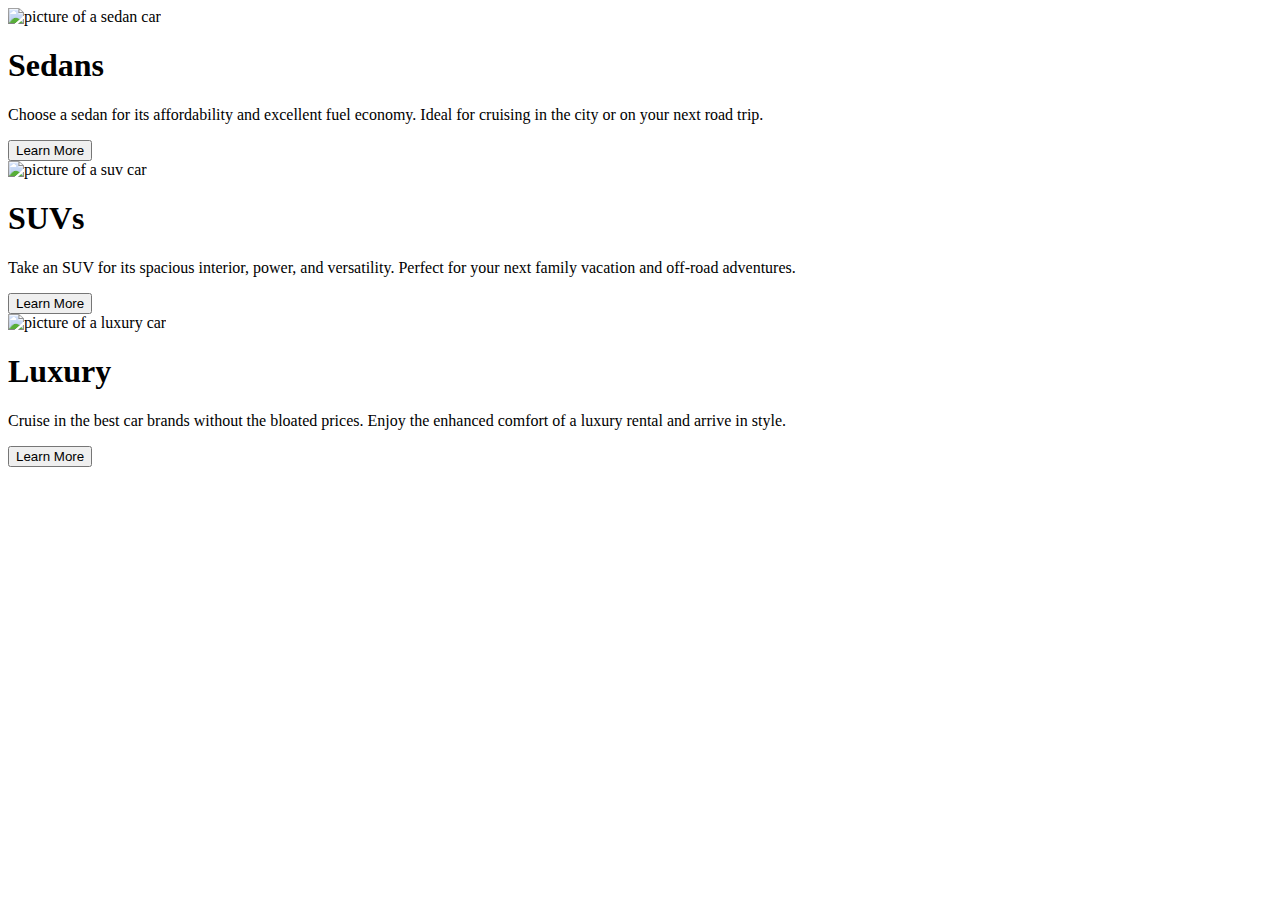
==== roelof.html @ 2dd4490c "Update html to given feedback" ====
<!DOCTYPE html>
<html lang="en">
<head>
  <meta charset="UTF-8">
  <meta name="viewport" content="width=device-width, initial-scale=1.0"> <!-- displays site properly based on user's device -->
  <link rel="icon" type="image/png" sizes="32x32" href="./images/favicon-32x32.png">
  <link rel="stylesheet" href="roelof.css">
  <title>Frontend Mentor | 3-column preview card component</title>
  <link rel="preconnect" href="https://fonts.googleapis.com">
  <link rel="preconnect" href="https://fonts.gstatic.com" crossorigin>
  <link href="https://fonts.googleapis.com/css2?family=Big+Shoulders+Display:wght@700&family=Lexend+Deca&display=swap" rel="stylesheet">
</head>
<body>
    <main class="container">
        <div class = "card sedans">
            <div class = "logo">
                <img src="./images/icon-sedans.svg" alt="picture of a sedan car">
            </div>
            <h1>Sedans</h1>
            <p>
                Choose a sedan for its affordability and excellent fuel economy. Ideal for cruising in the city 
                or on your next road trip.
            </p>
            <button>Learn More</button>
        </div>
        <div class = "card suvs">
            <div class = "logo">
                <img src="./images/icon-suvs.svg" alt="picture of a suv car">
            </div>
            <h1> SUVs</h1>
            <p>
                Take an SUV for its spacious interior, power, and versatility. Perfect for your next family vacation 
  and off-road adventures.
            </p>
            <button>Learn More</button>
        </div>
        <div class = "card luxury">
            <div class = "logo">
                <img src="./images/icon-luxury.svg" alt="picture of a luxury car">
            </div>
            <h1>Luxury</h1>
            <p>
                Cruise in the best car brands without the bloated prices. Enjoy the enhanced comfort of a luxury 
                rental and arrive in style.
            </p>
            <button>Learn More</button>
        </div>
        
    </div>
</body>
</html>
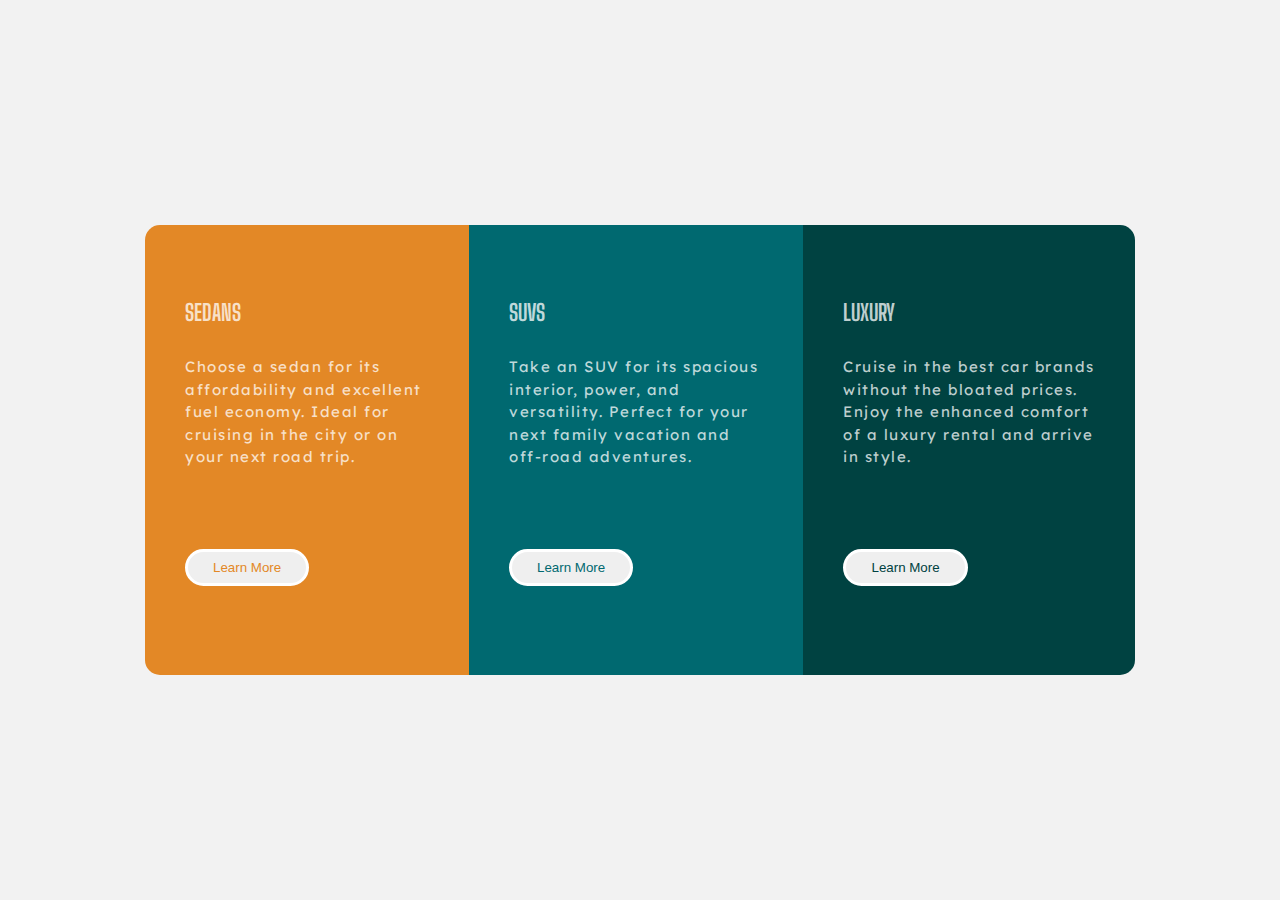
==== commit 90c0d465: "somw changes to make it more responsive" ====
--- a/roelof.html
+++ b/roelof.html
@@ -14,9 +14,9 @@
     <main class="container">
         <div class = "card sedans">
             <div class = "logo">
-                <img src="./images/icon-sedans.svg" alt="picture of a sedan car">
+                <img src="./images/icon-sedans.svg" alt="">
             </div>
-            <h1>Sedans</h1>
+            <h2>Sedans</h2>
             <p>
                 Choose a sedan for its affordability and excellent fuel economy. Ideal for cruising in the city 
                 or on your next road trip.
@@ -25,9 +25,9 @@
         </div>
         <div class = "card suvs">
             <div class = "logo">
-                <img src="./images/icon-suvs.svg" alt="picture of a suv car">
+                <img src="./images/icon-suvs.svg" alt="">
             </div>
-            <h1> SUVs</h1>
+            <h2> SUVs</h2>
             <p>
                 Take an SUV for its spacious interior, power, and versatility. Perfect for your next family vacation 
   and off-road adventures.
@@ -36,9 +36,9 @@
         </div>
         <div class = "card luxury">
             <div class = "logo">
-                <img src="./images/icon-luxury.svg" alt="picture of a luxury car">
+                <img src="./images/icon-luxury.svg" alt="">
             </div>
-            <h1>Luxury</h1>
+            <h2>Luxury</h2>
             <p>
                 Cruise in the best car brands without the bloated prices. Enjoy the enhanced comfort of a luxury 
                 rental and arrive in style.
--- a/roelof.css
+++ b/roelof.css
@@ -0,0 +1,121 @@
+:root {
+    --orange: hsl(31, 77%, 52%);
+    --dark-cyan: hsl(184, 100%, 22%);
+    --very-dark-cyan: hsl(179, 100%, 13%);
+    --white: hsla(0, 0%, 100%, 0.75);
+    --gray: hsl(0, 0%, 95%);
+}
+
+* {
+    margin: 0px;
+    padding: 0px;
+    box-sizing: border-box;
+}
+
+
+/*--------- MOBILE FIRST ---------*/
+
+body{
+    font-size: 15px;
+    font-family: 'Lexend Deca', sans-serif;
+    background-color: var(--gray);
+    min-height: 100vh;
+    display: flex;
+    align-items: center;
+    justify-content: center;
+}
+
+
+h2 {
+    font-family: 'Big Shoulders Display', sans-serif;
+    margin-bottom: 30px;
+    color: var(--white);
+    text-transform: uppercase;
+}
+
+p {
+    margin-bottom: 40px;
+    color:var(--white);
+    letter-spacing: 1.5px;
+    line-height: 1.5;
+}
+
+img{
+    margin-bottom: 30px;
+
+}
+
+button{
+    padding: 8px 25px;
+    border-radius: 30px;
+    border:3px solid white;
+}
+
+.container {
+    display: flex;
+    flex-direction: column;
+    max-width: 330px;
+    border-radius:15px;
+    overflow: hidden;
+}
+
+.card {
+    padding: 40px;
+}
+
+.sedans {
+    background-color: var(--orange);
+}
+
+.sedans button {
+    color: var(--orange);
+}
+
+.sedans button:hover{
+    background-color:var(--orange);
+} 
+
+.suvs {
+    background-color: var(--dark-cyan);
+}
+
+.suvs button{
+    color: var(--dark-cyan);
+}
+
+.suvs button:hover{
+    background-color: var(--dark-cyan);
+}
+
+.luxury{
+    background-color: var(--very-dark-cyan);
+}
+
+.luxury button{
+    color: var(--very-dark-cyan);
+}
+
+.luxury button:hover{
+    background-color: var(--very-dark-cyan);
+}
+
+button:hover {
+    color: var(--white);
+    cursor: pointer;
+}
+
+/*--------- DESKTOP ---------*/
+
+@media (min-width:1140px) {
+    .container {
+        display: flex;
+        flex-direction: row;
+        max-width: 990px;
+        height:450px;
+    }
+
+    p {
+        margin-bottom: 80px;
+    }
+}
+
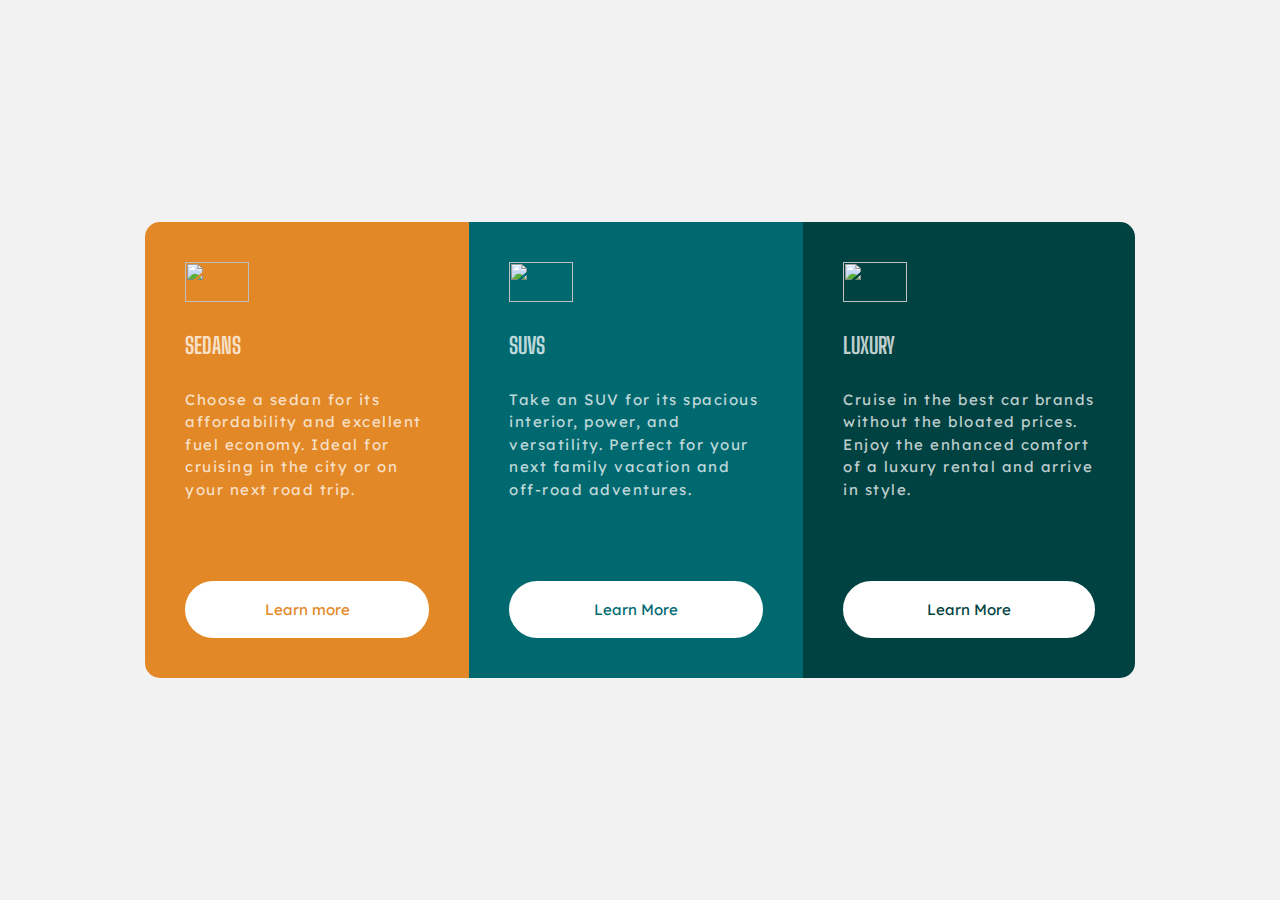
==== commit fbdffc75: "all changes requested by feedback" ====
--- a/roelof.html
+++ b/roelof.html
@@ -1,51 +1,46 @@
 <!DOCTYPE html>
 <html lang="en">
 <head>
-  <meta charset="UTF-8">
-  <meta name="viewport" content="width=device-width, initial-scale=1.0"> <!-- displays site properly based on user's device -->
-  <link rel="icon" type="image/png" sizes="32x32" href="./images/favicon-32x32.png">
-  <link rel="stylesheet" href="roelof.css">
-  <title>Frontend Mentor | 3-column preview card component</title>
-  <link rel="preconnect" href="https://fonts.googleapis.com">
-  <link rel="preconnect" href="https://fonts.gstatic.com" crossorigin>
-  <link href="https://fonts.googleapis.com/css2?family=Big+Shoulders+Display:wght@700&family=Lexend+Deca&display=swap" rel="stylesheet">
+    <meta charset="UTF-8">
+    <meta name="viewport" content="width=device-width, initial-scale=1.0">
+    <!-- displays site properly based on user's device -->
+    <link rel="icon" type="image/png" sizes="32x32" href="./images/favicon-32x32.png">
+    <link rel="stylesheet" href="roelof.css">
+    <title>Frontend Mentor | 3-column preview card component</title>
+    <link rel="preconnect" href="https://fonts.googleapis.com">
+    <link rel="preconnect" href="https://fonts.gstatic.com" crossorigin>
+    <link href="https://fonts.googleapis.com/css2?family=Big+Shoulders+Display:wght@700&family=Lexend+Deca&display=swap"
+        rel="stylesheet">
 </head>
 <body>
     <main class="container">
-        <div class = "card sedans">
-            <div class = "logo">
-                <img src="./images/icon-sedans.svg" alt="">
-            </div>
+        <div class="card sedans">
+            <img src="./images/icon-sedans.svg" alt="">
             <h2>Sedans</h2>
             <p>
-                Choose a sedan for its affordability and excellent fuel economy. Ideal for cruising in the city 
+                Choose a sedan for its affordability and excellent fuel economy. Ideal for cruising in the city
                 or on your next road trip.
             </p>
-            <button>Learn More</button>
+            <a href="#" class="btn btn_sedan">Learn more</a>
         </div>
-        <div class = "card suvs">
-            <div class = "logo">
-                <img src="./images/icon-suvs.svg" alt="">
-            </div>
+        <div class="card suvs">
+            <img src="./images/icon-suvs.svg" alt="">
             <h2> SUVs</h2>
             <p>
-                Take an SUV for its spacious interior, power, and versatility. Perfect for your next family vacation 
-  and off-road adventures.
+                Take an SUV for its spacious interior, power, and versatility. Perfect for your next family vacation
+                and off-road adventures.
             </p>
-            <button>Learn More</button>
+            <a href="#" class="btn btn_suvs">Learn More</a>
         </div>
-        <div class = "card luxury">
-            <div class = "logo">
-                <img src="./images/icon-luxury.svg" alt="">
-            </div>
+        <div class="card luxury">
+            <img src="./images/icon-luxury.svg" alt="">
             <h2>Luxury</h2>
             <p>
-                Cruise in the best car brands without the bloated prices. Enjoy the enhanced comfort of a luxury 
+                Cruise in the best car brands without the bloated prices. Enjoy the enhanced comfort of a luxury
                 rental and arrive in style.
             </p>
-            <button>Learn More</button>
+            <a href="#" class="btn btn_luxury">Learn More</a>
         </div>
-        
     </div>
 </body>
-</html>
+</html>--- a/roelof.css
+++ b/roelof.css
@@ -23,6 +23,7 @@
     display: flex;
     align-items: center;
     justify-content: center;
+    padding: 1rem; 
 }
 
 
@@ -42,13 +43,17 @@
 
 img{
     margin-bottom: 30px;
+    width: 64px; 
+    height: 40px;  
 
 }
 
-button{
+a {
     padding: 8px 25px;
     border-radius: 30px;
     border:3px solid white;
+    text-decoration: none;
+    background-color: white;
 }
 
 .container {
@@ -61,17 +66,25 @@
 
 .card {
     padding: 40px;
+    display: flex; 
+    flex-direction: column;
 }
 
 .sedans {
     background-color: var(--orange);
 }
 
-.sedans button {
+.btn {
+    margin-top: auto;
+    padding: 1rem;
+    text-align: center;
+    font-size: 15px;   
+}
+.btn_sedan {
     color: var(--orange);
 }
 
-.sedans button:hover{
+.btn_sedan:hover{
     background-color:var(--orange);
 } 
 
@@ -79,11 +92,11 @@
     background-color: var(--dark-cyan);
 }
 
-.suvs button{
+.btn_suvs{
     color: var(--dark-cyan);
 }
 
-.suvs button:hover{
+.btn_suvs:hover{
     background-color: var(--dark-cyan);
 }
 
@@ -91,27 +104,32 @@
     background-color: var(--very-dark-cyan);
 }
 
-.luxury button{
+.btn_luxury{
     color: var(--very-dark-cyan);
 }
 
-.luxury button:hover{
+.btn_luxury:hover{
     background-color: var(--very-dark-cyan);
 }
 
-button:hover {
+.btn:hover {
     color: var(--white);
     cursor: pointer;
+    transition: background-color 1s ease;
 }
 
 /*--------- DESKTOP ---------*/
 
-@media (min-width:1140px) {
+@media (min-width:35rem) {
+
+    body{
+        padding: 1rem;
+    }
     .container {
         display: flex;
         flex-direction: row;
         max-width: 990px;
-        height:450px;
+        border-radius: 15px;  
     }
 
     p {
